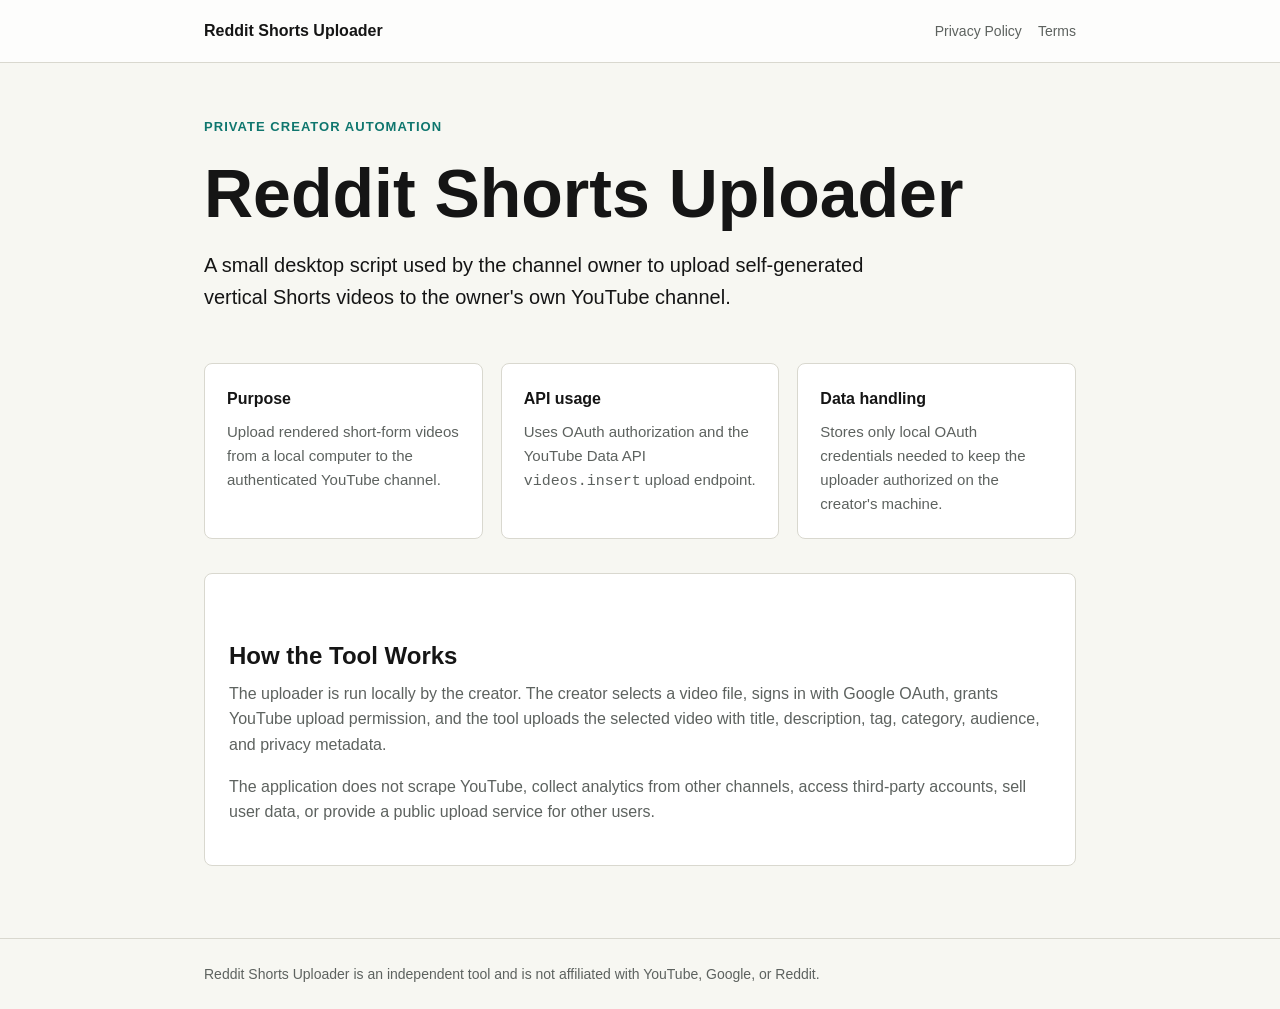
==== index.html @ 2588fd1c "Add files via upload" ====
<!doctype html>
<html lang="en">
  <head>
    <meta charset="utf-8">
    <meta name="viewport" content="width=device-width, initial-scale=1">
    <title>Reddit Shorts Uploader</title>
    <meta
      name="description"
      content="A private desktop tool for uploading owner-generated YouTube Shorts with the YouTube Data API."
    >
    <link rel="stylesheet" href="styles.css">
  </head>
  <body>
    <header class="site-header">
      <nav class="nav" aria-label="Primary navigation">
        <a class="brand" href="index.html">Reddit Shorts Uploader</a>
        <div class="links">
          <a href="privacy.html">Privacy Policy</a>
          <a href="terms.html">Terms</a>
        </div>
      </nav>
    </header>

    <main>
      <section class="hero">
        <p class="eyebrow">Private creator automation</p>
        <h1>Reddit Shorts Uploader</h1>
        <p class="summary">
          A small desktop script used by the channel owner to upload
          self-generated vertical Shorts videos to the owner's own YouTube
          channel.
        </p>
      </section>

      <section class="grid" aria-label="Application summary">
        <div class="item">
          <strong>Purpose</strong>
          <p>
            Upload rendered short-form videos from a local computer to the
            authenticated YouTube channel.
          </p>
        </div>
        <div class="item">
          <strong>API usage</strong>
          <p>
            Uses OAuth authorization and the YouTube Data API
            <code>videos.insert</code> upload endpoint.
          </p>
        </div>
        <div class="item">
          <strong>Data handling</strong>
          <p>
            Stores only local OAuth credentials needed to keep the uploader
            authorized on the creator's machine.
          </p>
        </div>
      </section>

      <section class="panel">
        <h2>How the Tool Works</h2>
        <p>
          The uploader is run locally by the creator. The creator selects a
          video file, signs in with Google OAuth, grants YouTube upload
          permission, and the tool uploads the selected video with title,
          description, tag, category, audience, and privacy metadata.
        </p>
        <p>
          The application does not scrape YouTube, collect analytics from other
          channels, access third-party accounts, sell user data, or provide a
          public upload service for other users.
        </p>
      </section>
    </main>

    <footer class="site-footer">
      <div class="footer-inner">
        Reddit Shorts Uploader is an independent tool and is not affiliated with
        YouTube, Google, or Reddit.
      </div>
    </footer>
  </body>
</html>
---- styles.css ----
:root {
  color-scheme: light;
  --bg: #f7f7f2;
  --ink: #151515;
  --muted: #5d625f;
  --line: #d9d8cf;
  --accent: #0f766e;
  --panel: #ffffff;
}

* {
  box-sizing: border-box;
}

body {
  margin: 0;
  background: var(--bg);
  color: var(--ink);
  font-family: Arial, Helvetica, sans-serif;
  line-height: 1.6;
}

a {
  color: var(--accent);
}

.site-header {
  border-bottom: 1px solid var(--line);
  background: rgba(255, 255, 255, 0.82);
}

.nav {
  display: flex;
  align-items: center;
  justify-content: space-between;
  gap: 24px;
  max-width: 920px;
  margin: 0 auto;
  padding: 18px 24px;
}

.brand {
  color: var(--ink);
  font-weight: 700;
  text-decoration: none;
}

.links {
  display: flex;
  gap: 16px;
  flex-wrap: wrap;
}

.links a {
  color: var(--muted);
  font-size: 14px;
  text-decoration: none;
}

.links a:hover {
  color: var(--ink);
}

main {
  max-width: 920px;
  margin: 0 auto;
  padding: 54px 24px 72px;
}

.hero {
  display: grid;
  gap: 22px;
  max-width: 760px;
}

.eyebrow {
  color: var(--accent);
  font-size: 13px;
  font-weight: 700;
  letter-spacing: 0.08em;
  margin: 0;
  text-transform: uppercase;
}

h1 {
  font-size: clamp(38px, 7vw, 68px);
  line-height: 1;
  margin: 0;
}

h2 {
  font-size: 24px;
  line-height: 1.2;
  margin: 44px 0 10px;
}

h3 {
  font-size: 18px;
  margin: 28px 0 8px;
}

p {
  color: var(--muted);
  margin: 0 0 16px;
}

ul {
  color: var(--muted);
  margin: 0 0 20px;
  padding-left: 22px;
}

li {
  margin: 8px 0;
}

.summary {
  color: var(--ink);
  font-size: 20px;
  max-width: 680px;
}

.panel {
  background: var(--panel);
  border: 1px solid var(--line);
  border-radius: 8px;
  margin-top: 34px;
  padding: 24px;
}

.grid {
  display: grid;
  gap: 18px;
  grid-template-columns: repeat(3, minmax(0, 1fr));
  margin-top: 34px;
}

.item {
  background: var(--panel);
  border: 1px solid var(--line);
  border-radius: 8px;
  padding: 22px;
}

.item strong {
  display: block;
  margin-bottom: 8px;
}

.item p {
  font-size: 15px;
  margin: 0;
}

.doc {
  max-width: 760px;
}

.meta {
  color: var(--muted);
  font-size: 14px;
  margin-bottom: 28px;
}

.site-footer {
  border-top: 1px solid var(--line);
  color: var(--muted);
  font-size: 14px;
}

.footer-inner {
  max-width: 920px;
  margin: 0 auto;
  padding: 24px;
}

@media (max-width: 760px) {
  .nav {
    align-items: flex-start;
    flex-direction: column;
  }

  .grid {
    grid-template-columns: 1fr;
  }
}
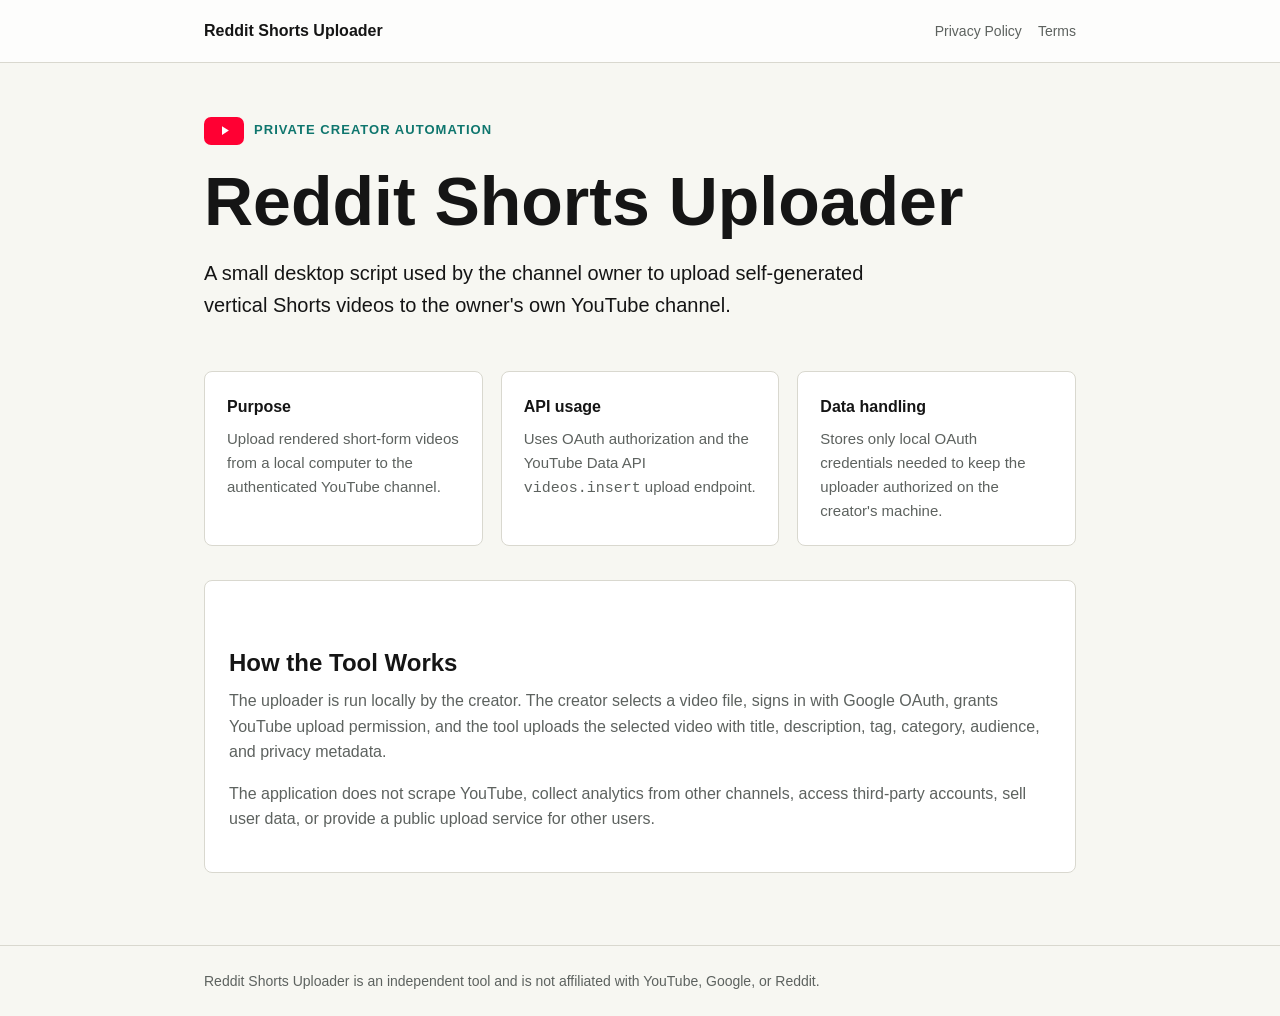
==== commit 849cfee1: "Add files via upload" ====
--- a/index.html
+++ b/index.html
@@ -23,7 +23,14 @@
 
     <main>
       <section class="hero">
-        <p class="eyebrow">Private creator automation</p>
+        <p class="eyebrow youtube-mark">
+          <span class="youtube-logo" aria-label="YouTube">
+            <svg viewBox="0 0 24 24" role="img" aria-hidden="true">
+              <path d="M8 5v14l11-7z" fill="#fff"></path>
+            </svg>
+          </span>
+          <span>Private creator automation</span>
+        </p>
         <h1>Reddit Shorts Uploader</h1>
         <p class="summary">
           A small desktop script used by the channel owner to upload
--- a/styles.css
+++ b/styles.css
@@ -73,6 +73,28 @@
   max-width: 760px;
 }
 
+.youtube-mark {
+  align-items: center;
+  display: inline-flex;
+  gap: 10px;
+}
+
+.youtube-logo {
+  align-items: center;
+  background: #ff0033;
+  border-radius: 7px;
+  display: inline-flex;
+  height: 28px;
+  justify-content: center;
+  width: 40px;
+}
+
+.youtube-logo svg {
+  display: block;
+  height: 15px;
+  width: 15px;
+}
+
 .eyebrow {
   color: var(--accent);
   font-size: 13px;
